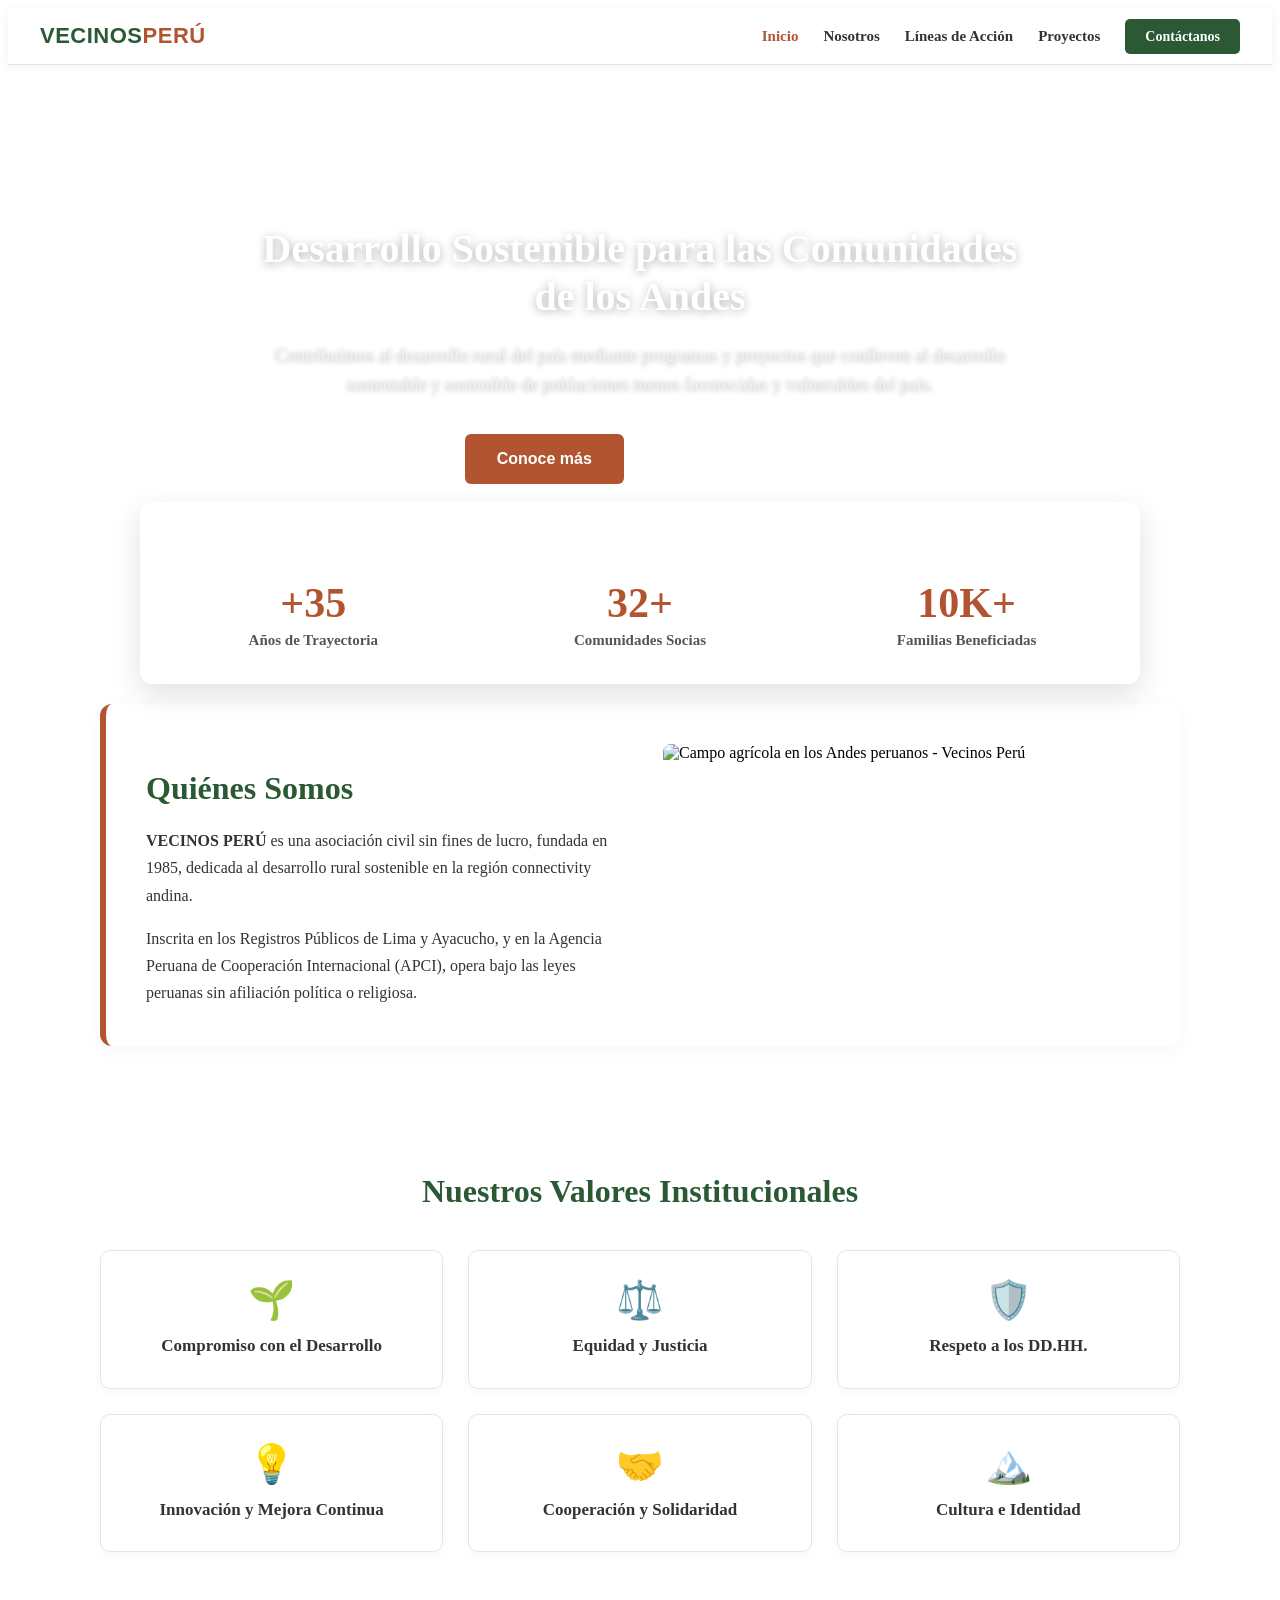
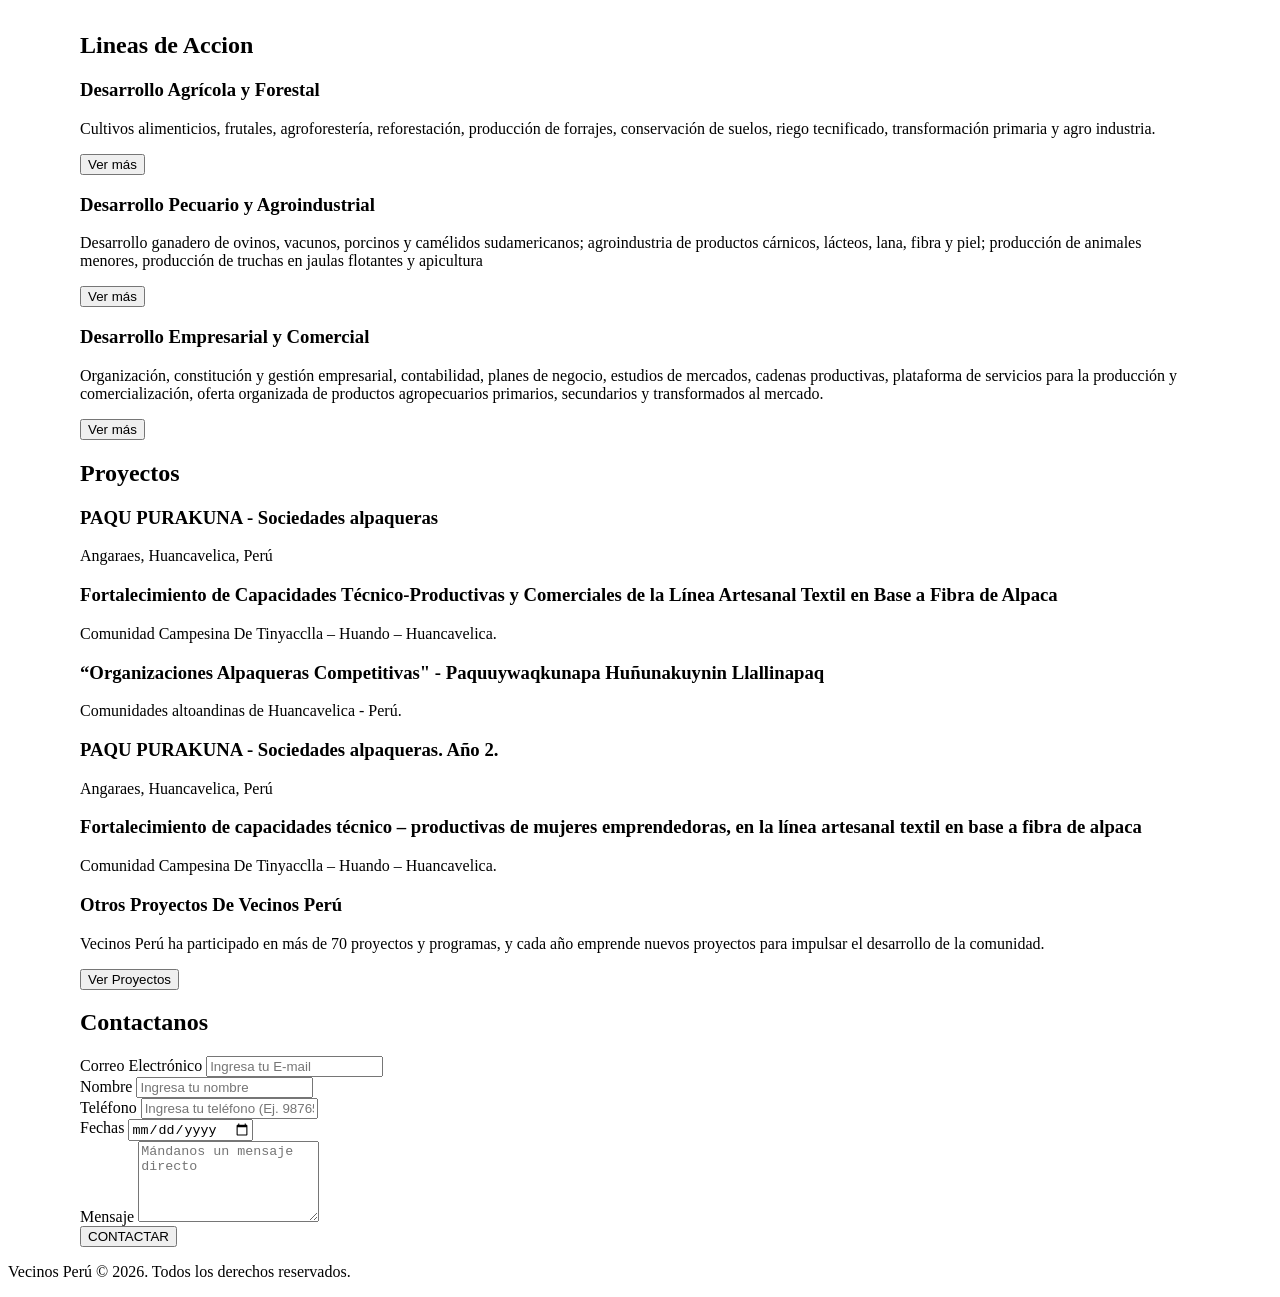
==== index.html @ 223a676c "MacTestCommit" ====
<!DOCTYPE html>
<html lang="es">
<head>
    <meta charset="UTF-8">
    <meta name="viewport" content="width=device-width, initial-scale=1.0">
    <link rel="stylesheet" href="style.css">
    <title>Vecinos Perú - Home</title>
</head>
<header class="header-principal">
    <nav class="nav-contenedor">
        <!-- Logo con resaltado en el nombre -->
        <a href="#" class="logo">VECINOS<span>PERÚ</span></a>
        
        <!-- Menú de navegación -->
        <ul class="menu-navegacion">
            <li><a href="#" class="enlace-nav activo">Inicio</a></li>
            <li><a href="#" class="enlace-nav">Nosotros</a></li>
            <li><a href="#" class="enlace-nav">Líneas de Acción</a></li>
            <li><a href="#" class="enlace-nav">Proyectos</a></li>
            <li><a href="#" class="btn-contacto">Contáctanos</a></li>
        </ul>
    </nav>
</header>
<body>
    <main>
        <section class="hero-section">
            <article class="hero-content">
                <h1>Desarrollo Sostenible para las Comunidades de los Andes</h1>
                <p>Contribuimos al desarrollo rural del país mediante programas y proyectos que conlleven al desarrollo sustentable y sostenible de poblaciones menos favorecidas y vulnerables del país.</p>
                <div class="hero-btns">
                    <button class="btn-principal">Conoce más</button>
                    <button class="btn-secundario">Nuestra Labor</button>
                </div>
            </article>
            <div class="container">
                <section class="stats">
                    <div class="stats-grid">
                        <div class="stat-item">
                            <h3>+35</h3>
                            <p>Años de Trayectoria</p>
                        </div>
                        <div class="stat-item">
                            <h3>32+</h3>
                            <p>Comunidades Socias</p>
                        </div>
                        <div class="stat-item">
                            <h3>10K+</h3>
                            <p>Familias Beneficiadas</p>
                        </div>
                    </div>
                </section>
            </div>
        </section>
        <section class="quienes-somos-seccion">
            <article class="quienes-somos-contenedor">
                <!-- Columna de Texto -->
                <div class="quienes-somos-texto">
                    <h2>Quiénes Somos</h2>
                    <p><strong>VECINOS PERÚ</strong> es una asociación civil sin fines de lucro, fundada en 1985, dedicada al desarrollo rural sostenible en la región connectivity andina.</p>
                    <p>Inscrita en los Registros Públicos de Lima y Ayacucho, y en la Agencia Peruana de Cooperación Internacional (APCI), opera bajo las leyes peruanas sin afiliación política o religiosa.</p>
                </div>
        
                <!-- Columna de Imagen -->
                <div class="quienes-somos-imagen">
                    <img src="https://www.peruforless.com/images/blog/fertile-green-lands-of-the-Sacred-Valley-in-Peru.jpg" alt="Campo agrícola en los Andes peruanos - Vecinos Perú">
                </div>
            </article>
        </section>
        <section class="valores-seccion">
            <div class="valores-encabezado">
                <h2>Nuestros Valores Institucionales</h2>
            </div>
        
            <div class="valores-grid">
                <!-- Caja 1 -->
                <article class="valor-caja">
                    <div class="valor-icono">🌱</div>
                    <h5>Compromiso con el Desarrollo</h5>
                </article>
        
                <!-- Caja 2 -->
                <article class="valor-caja">
                    <div class="valor-icono">⚖️</div>
                    <h5>Equidad y Justicia</h5>
                </article>
        
                <!-- Caja 3 -->
                <article class="valor-caja">
                    <div class="valor-icono">🛡️</div>
                    <h5>Respeto a los DD.HH.</h5>
                </article>
        
                <!-- Caja 4 -->
                <article class="valor-caja">
                    <div class="valor-icono">💡</div>
                    <h5>Innovación y Mejora Continua</h5>
                </article>
        
                <!-- Caja 5 -->
                <article class="valor-caja">
                    <div class="valor-icono">🤝</div>
                    <h5>Cooperación y Solidaridad</h5>
                </article>
        
                <!-- Caja 6 -->
                <article class="valor-caja">
                    <div class="valor-icono">🏔️</div>
                    <h5>Cultura e Identidad</h5>
                </article>
            </div>
        </section>
        <section>
            <h2>Lineas de Accion</h2>
            <div>
                <h3>Desarrollo Agrícola y Forestal</h3>
                <p>Cultivos alimenticios, frutales, agroforestería, reforestación, producción de forrajes, conservación de suelos, riego tecnificado, transformación primaria y agro industria. </p>
                <button>Ver más</button>
            </div>
            <div>
                <h3>Desarrollo Pecuario y Agroindustrial</h3>
                <p>Desarrollo ganadero de ovinos, vacunos, porcinos y camélidos sudamericanos; agroindustria de productos cárnicos, lácteos, lana, fibra y piel; producción de animales menores, producción de truchas en jaulas flotantes y apicultura</p>
                <button>Ver más</button>
            </div>
            <div>
                <h3>Desarrollo Empresarial y Comercial</h3>
                <p>Organización, constitución y gestión empresarial, contabilidad, planes de negocio, estudios de mercados, cadenas productivas, plataforma de servicios para la producción y comercialización, oferta organizada de productos agropecuarios primarios, secundarios y transformados al mercado.</p>
                <button>Ver más </button>
            </div>
        </section>
        <section>
            <h2>Proyectos</h2>
            <article>
                <h3>PAQU PURAKUNA - Sociedades alpaqueras</h3>
                <p>Angaraes, Huancavelica, Perú</p>
            </article>
            <article>
                <h3>Fortalecimiento de Capacidades Técnico-Productivas y Comerciales de la Línea Artesanal Textil en Base a Fibra de Alpaca</h3>
                <p>Comunidad Campesina De Tinyacclla – Huando – Huancavelica.</p>
            </article>
            <article>
                <h3>“Organizaciones Alpaqueras Competitivas" - Paquuywaqkunapa Huñunakuynin Llallinapaq</h3>
                <p>Comunidades altoandinas de Huancavelica - Perú.</p>
            </article>
            <article>
                <h3>PAQU PURAKUNA - Sociedades alpaqueras. Año 2.</h3>
                <p>Angaraes, Huancavelica, Perú</p>
            </article>
            <article>
                <h3>Fortalecimiento de capacidades técnico – productivas de mujeres emprendedoras, en la línea artesanal textil en base a fibra de alpaca</h3>
                <p>Comunidad Campesina De Tinyacclla – Huando – Huancavelica.</p>
            </article>
            <article>
                <h3>Otros Proyectos De Vecinos Perú</h3>
                <p>Vecinos Perú ha participado en más de 70 proyectos y programas, y cada año emprende nuevos proyectos para impulsar el desarrollo de la comunidad.</p>
            </article>
            <button>Ver Proyectos</button>
        </section>
        <section>
            <article>
                <h2>Contactanos</h2>
                <form action="#" method="POST">
                    <div>
                      <div>
                        <label for="email">Correo Electrónico</label>
                        <input type="email" id="email" name="email" placeholder="Ingresa tu E-mail" required>
                      </div>
                      <div>
                        <label for="nombre">Nombre</label>
                        <input type="text" id="nombre" name="nombre" placeholder="Ingresa tu nombre" required>
                      </div>
                    </div>
                    <div>
                      <div>
                        <label for="telefono">Teléfono</label>
                        <input type="tel" id="telefono" name="telefono" placeholder="Ingresa tu teléfono (Ej. 987654321)">
                      </div>
                      <div>
                        <label for="fecha">Fechas</label>
                        <input type="date" id="fecha" name="fecha" placeholder="Ingresa la fecha">
                      </div>
                    </div>
                    <div>
                      <label for="mensaje">Mensaje</label>
                      <textarea id="mensaje" name="mensaje" rows="5" placeholder="Mándanos un mensaje directo"></textarea>
                    </div>
                    <div>
                      <button type="submit">CONTACTAR</button>
                    </div>
                  </form>
            </article>
        </section>
    </main>
    <footer>
        <p>Vecinos Perú © 2026. Todos los derechos rese​rvados.</p>
    </footer>
</body>
</html>
---- style.css ----
/* =========================================================
   VARIABLES GLOBALES (Nombres sencillos en español)
   ========================================================= */
   :root {
    --color-principal: #2a5934;       /* Verde para naturaleza y campo */
    --color-secundario: #b35431;      /* Terracota para la tierra y botones */
    --color-secundario-hover: #8f3f22;/* Terracota más oscuro para el hover */
    --color-fondo: #faf8f5;           /* Color crema/arena suave de fondo */
    --color-blanco: #ffffff;
    --color-texto: #333333;          /* Texto gris oscuro fácil de leer */
    --color-gris-claro: #e5e5e5;      /* Para bordes de inputs y tarjetas */
    --color-negro: #111111;
    
    --fuente-titulos: 'Montserrat', sans-serif;
    --fuente-texto: 'Open Sans', sans-serif;
    --tiempo-animacion: 0.3s;         /* Transición suave para los efectos */
  }
  
/* =========================================================
   HEADER Y NAVEGACIÓN
   ========================================================= */
   main {
    width: 100%;
    max-width: 1200px; /* Limite máximo para monitores grandes */
    margin: 0 auto;    /* Centra el contenido en pantallas anchas */
    padding-left: 40px;
    padding-right: 40px;
    box-sizing: border-box;
  }
   
   .header-principal {
    background-color: var(--color-blanco, #ffffff);
    border-bottom: 1px solid var(--color-gris-claro, #e5e5e5);
    position: sticky;
    top: 0;
    z-index: 1000;
    box-shadow: 0 2px 10px rgba(0, 0, 0, 0.05);
  }
  
  .nav-contenedor {
    max-width: 1200px;
    margin: 0 auto;
    padding: 15px 20px;
    display: flex;
    justify-content: space-between;
    align-items: center;
  }
  
  /* Estilos del Logo */
  .logo {
    font-family: var(--fuente-titulos, 'Arial', sans-serif);
    font-size: 22px;
    font-weight: 800;
    color: var(--color-principal, #2a5934);
    text-decoration: none;
    letter-spacing: 0.5px;
  }
  
  .logo span {
    color: var(--color-secundario, #b35431);
  }
  
  /* Lista de navegación */
  .menu-navegacion {
    list-style: none;
    display: flex;
    align-items: center;
    gap: 25px;
    margin: 0;
    padding: 0;
  }
  
  /* Enlaces del menú */
  .enlace-nav {
    text-decoration: none;
    color: var(--color-texto, #333333);
    font-weight: 600;
    font-size: 15px;
    transition: color 0.3s ease;
  }
  
  /* Efectos hover y active */
  .enlace-nav:hover,
  .enlace-nav.activo {
    color: var(--color-secundario, #b35431);
  }
  
  .enlace-nav:active {
    color: var(--color-principal, #2a5934);
  }
  
  /* Botón de acción rápido (Contáctanos) */
  .btn-contacto {
    text-decoration: none;
    background-color: var(--color-principal, #2a5934);
    color: #ffffff;
    padding: 10px 20px;
    border-radius: 5px;
    font-weight: bold;
    font-size: 14px;
    transition: background-color 0.3s ease, transform 0.3s ease;
  }
  
  .btn-contacto:hover {
    background-color: var(--color-secundario, #b35431);
    transform: translateY(-2px);
  }
  
  .btn-contacto:active {
    transform: translateY(0);
  }


/* =========================================================
   CONTENEDOR PRINCIPAL DEL HERO (Banner con imagen de fondo)
   ========================================================= */
   .hero-section {
    position: relative;
    /* Gradiente verde/terracota con opacidad sobre imagen de fondo */
    background: url('https://www.llamatravel.com/images/People_of_the_Andes.jpg') no-repeat center center/cover;
    padding: 120px 20px 140px 20px; /* Padding inferior amplio para dar espacio a las métricas */
    text-align: center;
    color: var(--color-blanco, #ffffff);
    margin-left: -20px;
    margin-right: -20px;
  }
  
  /* Texto y contenido del Hero */
  .hero-content {
    max-width: 800px;
    margin: 0 auto;
  }
  
  .hero-content h1 {
    font-size: 40px;
    font-weight: 800;
    color: #ffffff;
    line-height: 1.2;
    margin-bottom: 20px;
    text-shadow: 0 2px 10px rgba(0, 0, 0, 0.3);
  }
  
  .hero-content p {
    font-size: 18px;
    color: #f0f0f0;
    margin-bottom: 35px;
    line-height: 1.6;
    text-shadow: 0 1px 5px rgba(0, 0, 0, 0.3);
  }
  
  /* Botones del Hero */
  .hero-btns {
    display: flex;
    justify-content: center;
    gap: 15px;
  }
  
  .btn-principal {
    background-color: var(--color-secundario, #b35431);
    color: #ffffff;
    border: none;
    padding: 14px 32px;
    font-size: 16px;
    font-weight: bold;
    border-radius: 6px;
    cursor: pointer;
    transition: background-color 0.3s ease, transform 0.3s ease;
  }
  
  .btn-principal:hover {
    background-color: #8f3f22;
    transform: translateY(-2px);
  }
  
  .btn-secundario {
    background-color: transparent;
    color: #ffffff;
    border: 2px solid #ffffff;
    padding: 14px 32px;
    font-size: 16px;
    font-weight: bold;
    border-radius: 6px;
    cursor: pointer;
    transition: background-color 0.3s ease, color 0.3s ease, transform 0.3s ease;
  }
  
  .btn-secundario:hover {
    background-color: #ffffff;
    color: #333333;
    transform: translateY(-2px);
  }
  
  /* =========================================================
     CAJA DE ESTADÍSTICAS SUPERPUESTA (Efecto flotante)
     ========================================================= */
  .hero-section .container {
    max-width: 1000px;
    margin: 0 auto;
    position: absolute;
    left: 0;
    right: 0;
    bottom: -60px; /* Margen negativo para montar la tarjeta sobre el borde inferior */
    padding: 0 20px;
  }
  
  .stats {
    background-color: #ffffff;
    border-radius: 12px;
    padding: 35px 20px;
    box-shadow: 0 10px 30px rgba(0, 0, 0, 0.12); /* Sombra suave para dar elevación 3D */
  }
  
  .stats-grid {
    display: grid;
    grid-template-columns: repeat(3, 1fr);
    gap: 20px;
    align-items: center;
  }
  
  .stat-item {
    text-align: center;
  }
  
  .stat-item h3 {
    font-size: 42px;
    font-weight: 800;
    color: var(--color-secundario, #b35431);
    margin-bottom: 5px;
  }
  
  .stat-item p {
    font-size: 15px;
    font-weight: 600;
    color: #555555;
    margin: 0;
    text-shadow: none; /* Desactiva la sombra de texto heredada del hero */
  }
  
  /* =========================================================
     RESPONSIVO (Móviles y Tablets)
     ========================================================= */
  @media (max-width: 768px) {
    .hero-section {
      padding: 80px 20px 180px 20px;
    }
  
    .hero-content h1 {
      font-size: 28px;
    }
  
    .hero-content p {
      font-size: 15px;
    }
  
    .hero-btns {
      flex-direction: column;
      align-items: center;
    }
  
    .btn-principal, .btn-secundario {
      width: 100%;
      max-width: 280px;
    }
  
    /* Ajuste para que la tarjeta en móviles no colapse */
    .hero-section .container {
      bottom: -110px;
    }
  
    .stats-grid {
      grid-template-columns: 1fr; /* Pasa de 3 columnas a 1 columna vertical */
      gap: 25px;
    }
  
    .stat-item h3 {
      font-size: 32px;
    }
  }

/* =========================================================
   SECCIÓN: QUIÉNES SOMOS
   ========================================================= */

  .quienes-somos-seccion {
    padding: 80px 20px 40px 20px; /* Margen superior amplio para compensar la caja de métricas */
    max-width: 1200px;
    margin: 0 auto;
  }
  
  .quienes-somos-contenedor {
    background-color: var(--color-blanco, #ffffff);
    border-radius: 12px;
    padding: 40px;
    display: grid;
    grid-template-columns: 1fr 1fr; /* 2 columnas de igual tamaño */
    gap: 40px;
    align-items: center;
    box-shadow: 0 4px 20px rgba(0, 0, 0, 0.04);
    border-left: 6px solid var(--color-secundario, #b35431); /* Detalle de color en el borde */
  }
  
  /* Estilos del contenido de texto */
  .quienes-somos-texto h2 {
    font-size: 32px;
    color: var(--color-principal, #2a5934);
    margin-bottom: 20px;
    position: relative;
  }
  
  .quienes-somos-texto p {
    font-size: 16px;
    color: var(--color-texto, #333333);
    line-height: 1.7;
    margin-bottom: 15px;
  }
  
  .quienes-somos-texto p:last-child {
    margin-bottom: 0;
  }
  
  /* Estilos de la imagen */
  .quienes-somos-imagen {
    width: 100%;
    height: 100%;
    max-height: 320px;
    overflow: hidden;
    border-radius: 8px;
  }
  
  .quienes-somos-imagen img {
    width: 100%;
    height: 100%;
    object-fit: cover; /* Asegura que la imagen llene el contenedor sin deformarse */
    transition: transform 0.4s ease;
  }
  
  /* Animación sutil en la imagen al pasar el cursor */
  .quienes-somos-contenedor:hover .quienes-somos-imagen img {
    transform: scale(1.03);
  }

  /* =========================================================
   RESPONSIVO (Móviles)
   ========================================================= */
@media (max-width: 768px) {
    .quienes-somos-contenedor {
      grid-template-columns: 1fr; /* En móviles pasa a 1 sola columna */
      padding: 25px;
      gap: 25px;
    }
  
    .quienes-somos-texto h2 {
      font-size: 26px;
    }
  
    .quienes-somos-imagen {
      max-height: 220px;
    }
  }

  /* =========================================================
   SECCIÓN: VALORES INSTITUCIONALES (GRID 3x2)
   ========================================================= */
.valores-seccion {
    max-width: 1200px;
    margin: 0 auto;
    padding: 60px 20px;
  }
  
  .valores-encabezado {
    text-align: center;
    margin-bottom: 40px;
  }
  
  .valores-encabezado h2 {
    font-size: 32px;
    color: var(--color-principal, #2a5934);
  }
  
  /* Grilla principal de 3 columnas */
  .valores-grid {
    display: grid;
    grid-template-columns: repeat(3, 1fr); /* Crea exactamente 3 columnas iguales */
    gap: 25px; /* Espacio entre las cajas */
  }
  
  /* Tarjetas individuales de valores */
  .valor-caja {
    background-color: var(--color-blanco, #ffffff);
    border: 1px solid var(--color-gris-claro, #e5e5e5);
    border-radius: 10px;
    padding: 30px 20px;
    text-align: center;
    box-shadow: 0 4px 12px rgba(0, 0, 0, 0.03);
    transition: transform 0.3s ease, box-shadow 0.3s ease, border-color 0.3s ease;
    cursor: pointer;
    display: flex;
    flex-direction: column;
    align-items: center;
    justify-content: center;
  }
  
  /* Ícono o imagen representativa */
  .valor-icono {
    font-size: 38px;
    margin-bottom: 15px;
    line-height: 1;
  }
  
  .valor-caja h5 {
    font-size: 17px;
    font-weight: 700;
    color: var(--color-texto, #333333);
    margin: 0;
    line-height: 1.4;
  }
  
  /* =========================================================
     EFECTOS E INTERACCIONES (:hover y :active)
     ========================================================= */
  
  /* Al pasar el cursor: la tarjeta flota y se ilumina el borde */
  .valor-caja:hover {
    transform: translateY(-6px);
    box-shadow: 0 10px 20px rgba(0, 0, 0, 0.08);
    border-color: var(--color-secundario, #b35431);
  }
  
  .valor-caja:hover h5 {
    color: var(--color-secundario, #b35431);
  }
  
  /* Al presionar o hacer clic */
  .valor-caja:active {
    transform: translateY(-2px);
  }
  
  /* =========================================================
     RESPONSIVO (Tablets y Celulares)
     ========================================================= */
  @media (max-width: 900px) {
    .valores-grid {
      grid-template-columns: repeat(2, 1fr); /* 2 columnas en tablets */
    }
  }
  
  @media (max-width: 600px) {
    .valores-grid {
      grid-template-columns: 1fr; /* 1 sola columna vertical en celulares */
    }
    
    .valor-caja {
      padding: 20px;
    }
  }
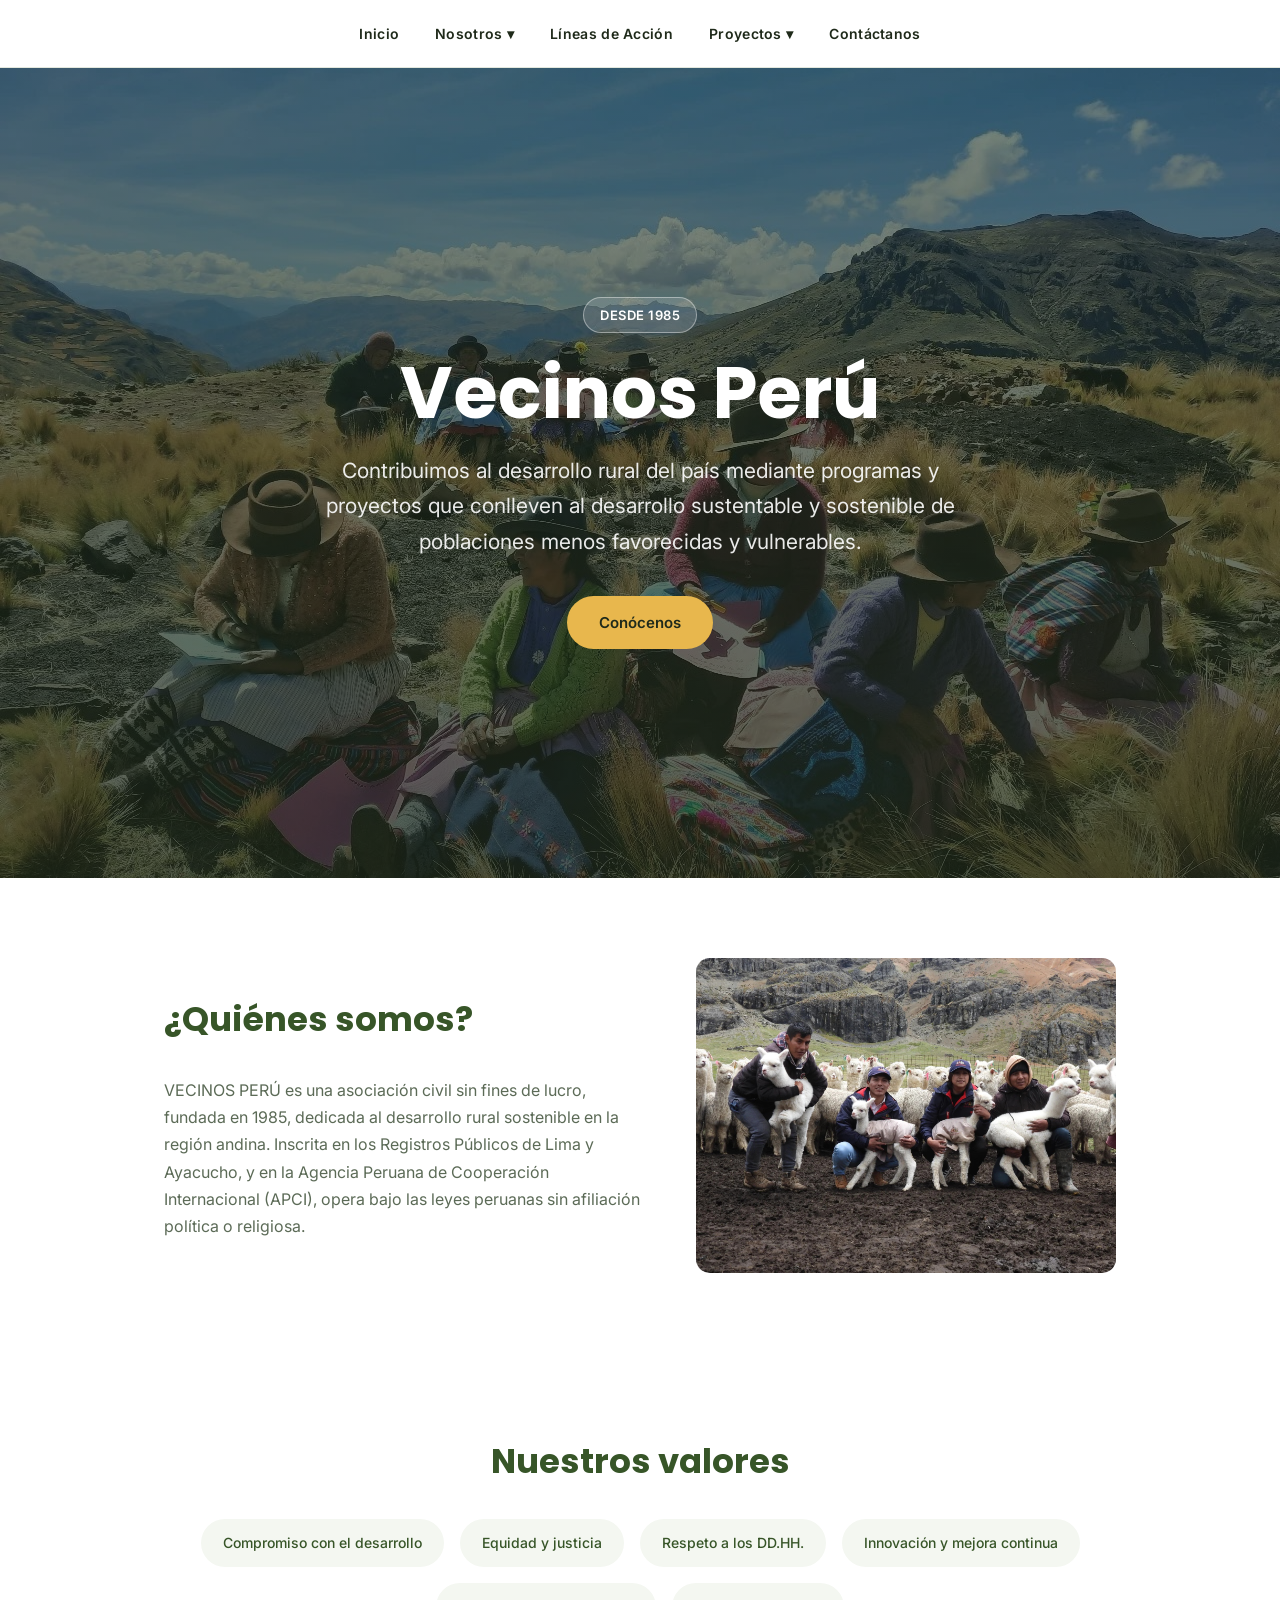
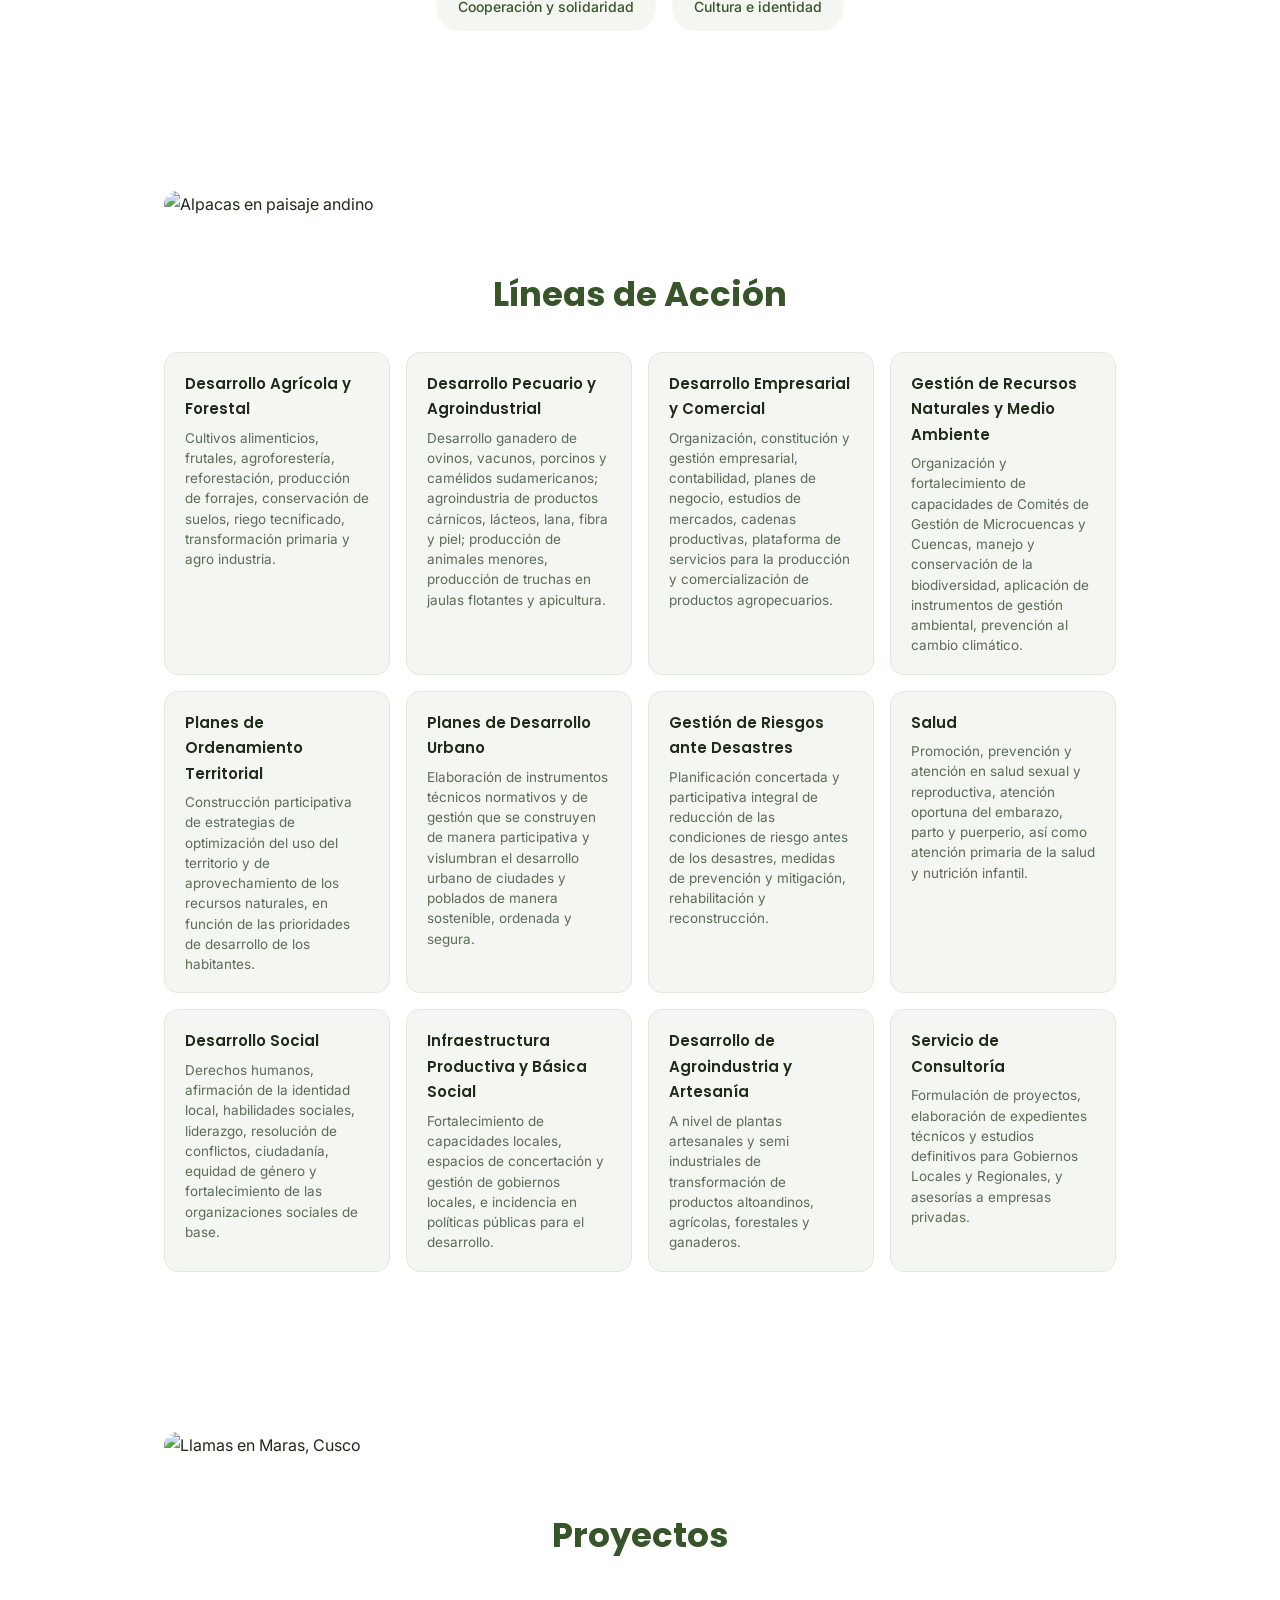
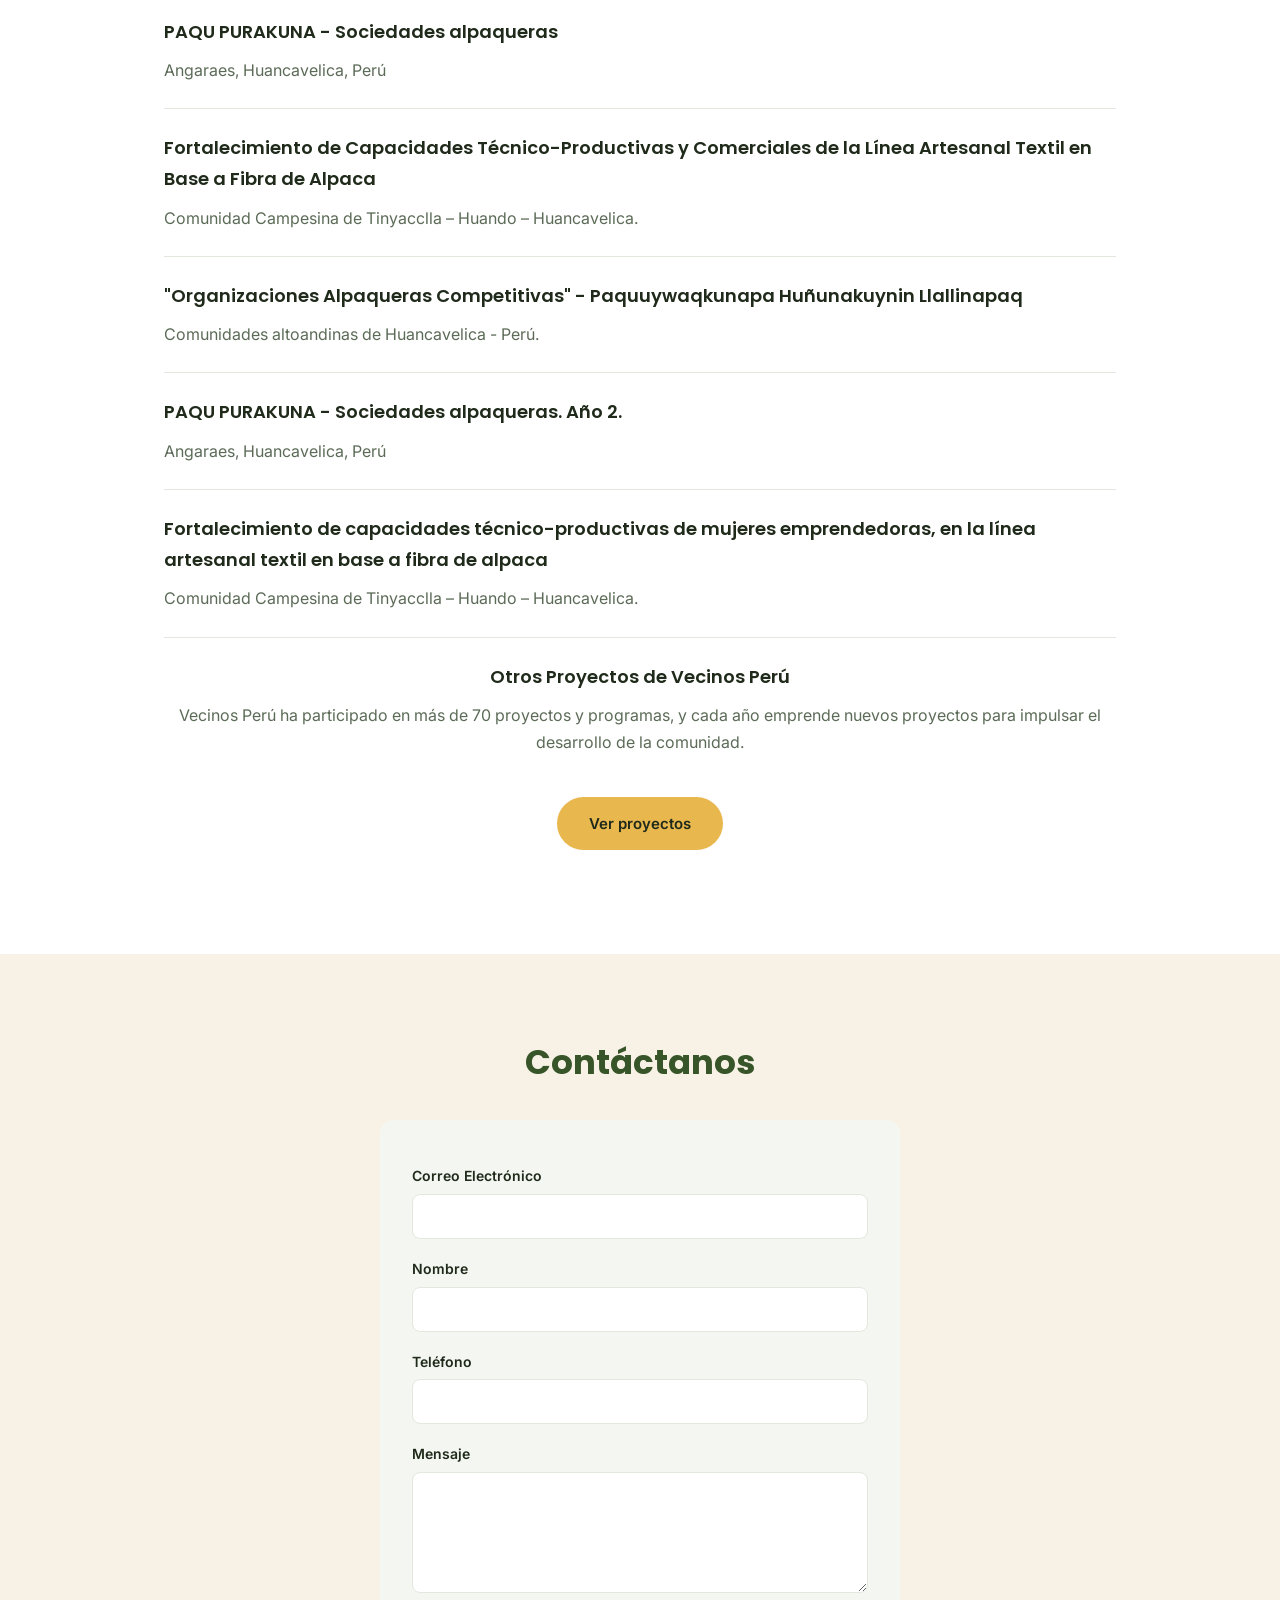
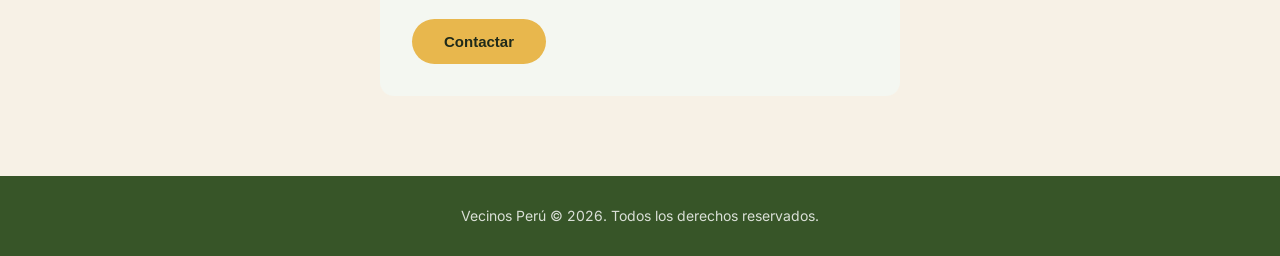
==== commit 9cc4089c: "test01" ====
--- a/index.html
+++ b/index.html
@@ -3,195 +3,200 @@
 <head>
     <meta charset="UTF-8">
     <meta name="viewport" content="width=device-width, initial-scale=1.0">
-    <link rel="stylesheet" href="style.css">
-    <title>Vecinos Perú - Home</title>
+    <title>Vecinos Perú - Inicio</title>
+    <link rel="stylesheet" href="src/style/main.css">
 </head>
-<header class="header-principal">
-    <nav class="nav-contenedor">
-        <!-- Logo con resaltado en el nombre -->
-        <a href="#" class="logo">VECINOS<span>PERÚ</span></a>
-        
-        <!-- Menú de navegación -->
-        <ul class="menu-navegacion">
-            <li><a href="#" class="enlace-nav activo">Inicio</a></li>
-            <li><a href="#" class="enlace-nav">Nosotros</a></li>
-            <li><a href="#" class="enlace-nav">Líneas de Acción</a></li>
-            <li><a href="#" class="enlace-nav">Proyectos</a></li>
-            <li><a href="#" class="btn-contacto">Contáctanos</a></li>
+<header>
+    <nav>
+        <ul>
+            <li><a href="index.html">Inicio</a></li>
+            <li class="li-submenu">
+                <a href="src/pages/nosotros.html">Nosotros ▾</a>
+                <ul class="submenu">
+                    <li><a href="src/pages/nosotros.html#quienes-somos">Quiénes somos</a></li>
+                    <li><a href="src/pages/nosotros.html#vision">Visión</a></li>
+                    <li><a href="src/pages/nosotros.html#mision">Misión</a></li>
+                    <li><a href="src/pages/nosotros.html#fines-objetivos">Fines y Objetivos</a></li>
+                </ul>
+            </li>
+            <li><a href="src/pages/lineas-accion.html">Líneas de Acción</a></li>
+            <li class="li-submenu">
+                <a href="src/pages/proyectos.html">Proyectos ▾</a>
+                <ul class="submenu">
+                    <li><a href="src/pages/proyectos.html#vigentes">Proyectos Vigentes</a></li>
+                    <li><a href="src/pages/proyectos.html#cooperantes">Cooperantes</a></li>
+                    <li><a href="src/pages/proyectos.html#concluidos">Proyectos Concluidos</a></li>
+                </ul>
+            </li>
+            <li><a href="#contacto">Contáctanos</a></li>
         </ul>
     </nav>
 </header>
 <body>
     <main>
-        <section class="hero-section">
-            <article class="hero-content">
-                <h1>Desarrollo Sostenible para las Comunidades de los Andes</h1>
-                <p>Contribuimos al desarrollo rural del país mediante programas y proyectos que conlleven al desarrollo sustentable y sostenible de poblaciones menos favorecidas y vulnerables del país.</p>
-                <div class="hero-btns">
-                    <button class="btn-principal">Conoce más</button>
-                    <button class="btn-secundario">Nuestra Labor</button>
-                </div>
-            </article>
-            <div class="container">
-                <section class="stats">
-                    <div class="stats-grid">
-                        <div class="stat-item">
-                            <h3>+35</h3>
-                            <p>Años de Trayectoria</p>
-                        </div>
-                        <div class="stat-item">
-                            <h3>32+</h3>
-                            <p>Comunidades Socias</p>
-                        </div>
-                        <div class="stat-item">
-                            <h3>10K+</h3>
-                            <p>Familias Beneficiadas</p>
-                        </div>
-                    </div>
-                </section>
-            </div>
-        </section>
-        <section class="quienes-somos-seccion">
-            <article class="quienes-somos-contenedor">
-                <!-- Columna de Texto -->
-                <div class="quienes-somos-texto">
-                    <h2>Quiénes Somos</h2>
-                    <p><strong>VECINOS PERÚ</strong> es una asociación civil sin fines de lucro, fundada en 1985, dedicada al desarrollo rural sostenible en la región connectivity andina.</p>
-                    <p>Inscrita en los Registros Públicos de Lima y Ayacucho, y en la Agencia Peruana de Cooperación Internacional (APCI), opera bajo las leyes peruanas sin afiliación política o religiosa.</p>
-                </div>
-        
-                <!-- Columna de Imagen -->
-                <div class="quienes-somos-imagen">
-                    <img src="https://www.peruforless.com/images/blog/fertile-green-lands-of-the-Sacred-Valley-in-Peru.jpg" alt="Campo agrícola en los Andes peruanos - Vecinos Perú">
-                </div>
-            </article>
-        </section>
-        <section class="valores-seccion">
-            <div class="valores-encabezado">
-                <h2>Nuestros Valores Institucionales</h2>
-            </div>
-        
-            <div class="valores-grid">
-                <!-- Caja 1 -->
-                <article class="valor-caja">
-                    <div class="valor-icono">🌱</div>
-                    <h5>Compromiso con el Desarrollo</h5>
-                </article>
-        
-                <!-- Caja 2 -->
-                <article class="valor-caja">
-                    <div class="valor-icono">⚖️</div>
-                    <h5>Equidad y Justicia</h5>
-                </article>
-        
-                <!-- Caja 3 -->
-                <article class="valor-caja">
-                    <div class="valor-icono">🛡️</div>
-                    <h5>Respeto a los DD.HH.</h5>
-                </article>
-        
-                <!-- Caja 4 -->
-                <article class="valor-caja">
-                    <div class="valor-icono">💡</div>
-                    <h5>Innovación y Mejora Continua</h5>
-                </article>
-        
-                <!-- Caja 5 -->
-                <article class="valor-caja">
-                    <div class="valor-icono">🤝</div>
-                    <h5>Cooperación y Solidaridad</h5>
-                </article>
-        
-                <!-- Caja 6 -->
-                <article class="valor-caja">
-                    <div class="valor-icono">🏔️</div>
-                    <h5>Cultura e Identidad</h5>
-                </article>
-            </div>
-        </section>
-        <section>
-            <h2>Lineas de Accion</h2>
-            <div>
-                <h3>Desarrollo Agrícola y Forestal</h3>
-                <p>Cultivos alimenticios, frutales, agroforestería, reforestación, producción de forrajes, conservación de suelos, riego tecnificado, transformación primaria y agro industria. </p>
-                <button>Ver más</button>
-            </div>
-            <div>
-                <h3>Desarrollo Pecuario y Agroindustrial</h3>
-                <p>Desarrollo ganadero de ovinos, vacunos, porcinos y camélidos sudamericanos; agroindustria de productos cárnicos, lácteos, lana, fibra y piel; producción de animales menores, producción de truchas en jaulas flotantes y apicultura</p>
-                <button>Ver más</button>
-            </div>
-            <div>
-                <h3>Desarrollo Empresarial y Comercial</h3>
-                <p>Organización, constitución y gestión empresarial, contabilidad, planes de negocio, estudios de mercados, cadenas productivas, plataforma de servicios para la producción y comercialización, oferta organizada de productos agropecuarios primarios, secundarios y transformados al mercado.</p>
-                <button>Ver más </button>
-            </div>
-        </section>
-        <section>
-            <h2>Proyectos</h2>
-            <article>
-                <h3>PAQU PURAKUNA - Sociedades alpaqueras</h3>
-                <p>Angaraes, Huancavelica, Perú</p>
-            </article>
-            <article>
-                <h3>Fortalecimiento de Capacidades Técnico-Productivas y Comerciales de la Línea Artesanal Textil en Base a Fibra de Alpaca</h3>
-                <p>Comunidad Campesina De Tinyacclla – Huando – Huancavelica.</p>
-            </article>
-            <article>
-                <h3>“Organizaciones Alpaqueras Competitivas" - Paquuywaqkunapa Huñunakuynin Llallinapaq</h3>
-                <p>Comunidades altoandinas de Huancavelica - Perú.</p>
-            </article>
-            <article>
-                <h3>PAQU PURAKUNA - Sociedades alpaqueras. Año 2.</h3>
-                <p>Angaraes, Huancavelica, Perú</p>
-            </article>
-            <article>
-                <h3>Fortalecimiento de capacidades técnico – productivas de mujeres emprendedoras, en la línea artesanal textil en base a fibra de alpaca</h3>
-                <p>Comunidad Campesina De Tinyacclla – Huando – Huancavelica.</p>
-            </article>
-            <article>
-                <h3>Otros Proyectos De Vecinos Perú</h3>
-                <p>Vecinos Perú ha participado en más de 70 proyectos y programas, y cada año emprende nuevos proyectos para impulsar el desarrollo de la comunidad.</p>
-            </article>
-            <button>Ver Proyectos</button>
-        </section>
-        <section>
-            <article>
-                <h2>Contactanos</h2>
-                <form action="#" method="POST">
-                    <div>
-                      <div>
-                        <label for="email">Correo Electrónico</label>
-                        <input type="email" id="email" name="email" placeholder="Ingresa tu E-mail" required>
-                      </div>
-                      <div>
-                        <label for="nombre">Nombre</label>
-                        <input type="text" id="nombre" name="nombre" placeholder="Ingresa tu nombre" required>
-                      </div>
-                    </div>
-                    <div>
-                      <div>
-                        <label for="telefono">Teléfono</label>
-                        <input type="tel" id="telefono" name="telefono" placeholder="Ingresa tu teléfono (Ej. 987654321)">
-                      </div>
-                      <div>
-                        <label for="fecha">Fechas</label>
-                        <input type="date" id="fecha" name="fecha" placeholder="Ingresa la fecha">
-                      </div>
-                    </div>
-                    <div>
-                      <label for="mensaje">Mensaje</label>
-                      <textarea id="mensaje" name="mensaje" rows="5" placeholder="Mándanos un mensaje directo"></textarea>
-                    </div>
-                    <div>
-                      <button type="submit">CONTACTAR</button>
-                    </div>
-                  </form>
+        <section class="hero">
+            <img class="hero-img" src="src/assets/media/imgs/imgi_15_ImagendeWhatsApp2024-04-18alas18.36.29_a58e46ff.jpg" alt="Alpacas pastando en los Andes peruanos">
+            <div class="hero-overlay"></div>
+            <article class="hero-contenido">
+                <span class="etiqueta">Desde 1985</span>
+                <h1>Vecinos Perú</h1>
+                <p>Contribuimos al desarrollo rural del país mediante programas y proyectos que conlleven al desarrollo sustentable y sostenible de poblaciones menos favorecidas y vulnerables.</p>
+                <a class="boton" href="#quienes-somos">Conócenos</a>
+            </article>
+        </section>
+
+        <section id="quienes-somos" class="dos-columnas">
+            <article>
+                <h2>¿Quiénes somos?</h2>
+                <p>VECINOS PERÚ es una asociación civil sin fines de lucro, fundada en 1985, dedicada al desarrollo rural sostenible en la región andina. Inscrita en los Registros Públicos de Lima y Ayacucho, y en la Agencia Peruana de Cooperación Internacional (APCI), opera bajo las leyes peruanas sin afiliación política o religiosa.</p>
+            </article>
+            <img class="imagen-seccion" src="src/assets/media/imgs/imgi_16_ImagendeWhatsApp2024-04-30alas11.26.16_321aace5.jpg" alt="Alpacas pastando en Chivay, Arequipa">
+        </section>
+
+        <section id="valores">
+            <article>
+                <h2>Nuestros valores</h2>
+                <ul class="lista-valores">
+                    <li>Compromiso con el desarrollo</li>
+                    <li>Equidad y justicia</li>
+                    <li>Respeto a los DD.HH.</li>
+                    <li>Innovación y mejora continua</li>
+                    <li>Cooperación y solidaridad</li>
+                    <li>Cultura e identidad</li>
+                </ul>
+            </article>
+        </section>
+
+        <section id="lineas-accion">
+            <img class="imagen-ancha" src="https://images.pexels.com/photos/38295258/pexels-photo-38295258.jpeg?auto=compress&cs=tinysrgb&w=1600" alt="Alpacas en paisaje andino">
+            <article>
+                <h2>Líneas de Acción</h2>
+
+                <div class="grid-tarjetas">
+                <div class="tarjeta">
+                    <h3>Desarrollo Agrícola y Forestal</h3>
+                    <p>Cultivos alimenticios, frutales, agroforestería, reforestación, producción de forrajes, conservación de suelos, riego tecnificado, transformación primaria y agro industria.</p>
+                </div>
+
+                <div class="tarjeta">
+                    <h3>Desarrollo Pecuario y Agroindustrial</h3>
+                    <p>Desarrollo ganadero de ovinos, vacunos, porcinos y camélidos sudamericanos; agroindustria de productos cárnicos, lácteos, lana, fibra y piel; producción de animales menores, producción de truchas en jaulas flotantes y apicultura.</p>
+                </div>
+
+                <div class="tarjeta">
+                    <h3>Desarrollo Empresarial y Comercial</h3>
+                    <p>Organización, constitución y gestión empresarial, contabilidad, planes de negocio, estudios de mercados, cadenas productivas, plataforma de servicios para la producción y comercialización de productos agropecuarios.</p>
+                </div>
+
+                <div class="tarjeta">
+                    <h3>Gestión de Recursos Naturales y Medio Ambiente</h3>
+                    <p>Organización y fortalecimiento de capacidades de Comités de Gestión de Microcuencas y Cuencas, manejo y conservación de la biodiversidad, aplicación de instrumentos de gestión ambiental, prevención al cambio climático.</p>
+                </div>
+
+                <div class="tarjeta">
+                    <h3>Planes de Ordenamiento Territorial</h3>
+                    <p>Construcción participativa de estrategias de optimización del uso del territorio y de aprovechamiento de los recursos naturales, en función de las prioridades de desarrollo de los habitantes.</p>
+                </div>
+
+                <div class="tarjeta">
+                    <h3>Planes de Desarrollo Urbano</h3>
+                    <p>Elaboración de instrumentos técnicos normativos y de gestión que se construyen de manera participativa y vislumbran el desarrollo urbano de ciudades y poblados de manera sostenible, ordenada y segura.</p>
+                </div>
+
+                <div class="tarjeta">
+                    <h3>Gestión de Riesgos ante Desastres</h3>
+                    <p>Planificación concertada y participativa integral de reducción de las condiciones de riesgo antes de los desastres, medidas de prevención y mitigación, rehabilitación y reconstrucción.</p>
+                </div>
+
+                <div class="tarjeta">
+                    <h3>Salud</h3>
+                    <p>Promoción, prevención y atención en salud sexual y reproductiva, atención oportuna del embarazo, parto y puerperio, así como atención primaria de la salud y nutrición infantil.</p>
+                </div>
+
+                <div class="tarjeta">
+                    <h3>Desarrollo Social</h3>
+                    <p>Derechos humanos, afirmación de la identidad local, habilidades sociales, liderazgo, resolución de conflictos, ciudadanía, equidad de género y fortalecimiento de las organizaciones sociales de base.</p>
+                </div>
+
+                <div class="tarjeta">
+                    <h3>Infraestructura Productiva y Básica Social</h3>
+                    <p>Fortalecimiento de capacidades locales, espacios de concertación y gestión de gobiernos locales, e incidencia en políticas públicas para el desarrollo.</p>
+                </div>
+
+                <div class="tarjeta">
+                    <h3>Desarrollo de Agroindustria y Artesanía</h3>
+                    <p>A nivel de plantas artesanales y semi industriales de transformación de productos altoandinos, agrícolas, forestales y ganaderos.</p>
+                </div>
+
+                <div class="tarjeta">
+                    <h3>Servicio de Consultoría</h3>
+                    <p>Formulación de proyectos, elaboración de expedientes técnicos y estudios definitivos para Gobiernos Locales y Regionales, y asesorías a empresas privadas.</p>
+                </div>
+                </div>
+            </article>
+        </section>
+
+        <section id="proyectos">
+            <img class="imagen-ancha" src="https://images.pexels.com/photos/26795388/pexels-photo-26795388.jpeg?auto=compress&cs=tinysrgb&w=1600" alt="Llamas en Maras, Cusco">
+            <article>
+                <h2>Proyectos</h2>
+
+                <div class="proyecto">
+                    <h3>PAQU PURAKUNA - Sociedades alpaqueras</h3>
+                    <p>Angaraes, Huancavelica, Perú</p>
+                </div>
+
+                <div class="proyecto">
+                    <h3>Fortalecimiento de Capacidades Técnico-Productivas y Comerciales de la Línea Artesanal Textil en Base a Fibra de Alpaca</h3>
+                    <p>Comunidad Campesina de Tinyacclla – Huando – Huancavelica.</p>
+                </div>
+
+                <div class="proyecto">
+                    <h3>"Organizaciones Alpaqueras Competitivas" - Paquuywaqkunapa Huñunakuynin Llallinapaq</h3>
+                    <p>Comunidades altoandinas de Huancavelica - Perú.</p>
+                </div>
+
+                <div class="proyecto">
+                    <h3>PAQU PURAKUNA - Sociedades alpaqueras. Año 2.</h3>
+                    <p>Angaraes, Huancavelica, Perú</p>
+                </div>
+
+                <div class="proyecto">
+                    <h3>Fortalecimiento de capacidades técnico-productivas de mujeres emprendedoras, en la línea artesanal textil en base a fibra de alpaca</h3>
+                    <p>Comunidad Campesina de Tinyacclla – Huando – Huancavelica.</p>
+                </div>
+
+                <div class="proyecto proyecto-final">
+                    <h3>Otros Proyectos de Vecinos Perú</h3>
+                    <p>Vecinos Perú ha participado en más de 70 proyectos y programas, y cada año emprende nuevos proyectos para impulsar el desarrollo de la comunidad.</p>
+                    <a class="boton boton-ver-proyectos" href="#proyectos">Ver proyectos</a>
+                </div>
+            </article>
+        </section>
+
+        <section id="contacto">
+            <article>
+                <h2>Contáctanos</h2>
+                <form>
+                    <label for="correo">Correo Electrónico</label>
+                    <input type="email" id="correo" name="correo">
+
+                    <label for="nombre">Nombre</label>
+                    <input type="text" id="nombre" name="nombre">
+
+                    <label for="telefono">Teléfono</label>
+                    <input type="tel" id="telefono" name="telefono">
+
+                    <label for="mensaje">Mensaje</label>
+                    <textarea id="mensaje" name="mensaje" rows="5"></textarea>
+
+                    <button type="submit" class="boton">Contactar</button>
+                </form>
             </article>
         </section>
     </main>
     <footer>
-        <p>Vecinos Perú © 2026. Todos los derechos rese​rvados.</p>
+        <p>Vecinos Perú © 2026. Todos los derechos reservados.</p>
     </footer>
 </body>
 </html>
--- a/src/style/main.css
+++ b/src/style/main.css
@@ -0,0 +1,407 @@
+/* ===== Fuentes ===== */
+@import url('https://fonts.googleapis.com/css2?family=Poppins:wght@400;600;700&family=Inter:wght@400;500&display=swap');
+
+/* ===== Variables ===== */
+:root {
+    --color-principal: #4f7a3b;
+    --color-principal-oscuro: #375528;
+    --color-acento: #e8b74d;
+    --color-texto: #1f2a1a;
+    --color-texto-suave: #5c6b57;
+    --color-fondo: #ffffff;
+    --color-fondo-suave: #f4f7f1;
+    --color-borde: #e3e8de;
+    --espaciado: 24px;
+    --radio: 14px;
+}
+
+/* ===== Reset básico ===== */
+* {
+    margin: 0;
+    padding: 0;
+    box-sizing: border-box;
+}
+
+body {
+    font-family: 'Inter', Arial, sans-serif;
+    color: var(--color-texto);
+    line-height: 1.7;
+    background-color: var(--color-fondo);
+}
+
+h1, h2, h3 {
+    font-family: 'Poppins', Arial, sans-serif;
+}
+
+/* ===== Header y navegación ===== */
+header {
+    background-color: rgba(255, 255, 255, 0.95);
+    backdrop-filter: blur(6px);
+    border-bottom: 1px solid var(--color-borde);
+    position: sticky;
+    top: 0;
+    z-index: 10;
+}
+
+nav ul {
+    list-style: none;
+    display: flex;
+    flex-wrap: wrap;
+    justify-content: center;
+    gap: 36px;
+    padding: 20px var(--espaciado);
+}
+
+nav a {
+    text-decoration: none;
+    color: var(--color-texto);
+    font-weight: 600;
+    font-size: 14px;
+    letter-spacing: 0.3px;
+    transition: color 0.2s ease;
+}
+
+nav a:hover {
+    color: var(--color-principal);
+}
+
+/* ===== Submenú desplegable ===== */
+.li-submenu {
+    position: relative;
+}
+
+.submenu {
+    display: none;
+    position: absolute;
+    top: 100%;
+    left: 0;
+    min-width: 220px;
+    background-color: var(--color-principal-oscuro);
+    border-radius: 0 0 10px 10px;
+    overflow: hidden;
+    box-shadow: 0 12px 24px rgba(31, 42, 26, 0.25);
+    z-index: 20;
+}
+
+.li-submenu:hover .submenu {
+    display: block;
+}
+
+.submenu li {
+    border-bottom: 1px solid rgba(255, 255, 255, 0.12);
+}
+
+.submenu li:last-child {
+    border-bottom: none;
+}
+
+.submenu a {
+    display: block;
+    padding: 14px 20px;
+    color: #ffffff;
+    font-weight: 500;
+    white-space: nowrap;
+}
+
+.submenu a:hover {
+    background-color: var(--color-principal);
+    color: #ffffff;
+}
+
+/* ===== Secciones generales ===== */
+section {
+    padding: 80px var(--espaciado);
+    max-width: 1000px;
+    margin: 0 auto;
+}
+
+section article {
+    text-align: center;
+}
+
+h1 {
+    font-size: 72px;
+    font-weight: 700;
+    margin-bottom: 20px;
+    line-height: 1.1;
+}
+
+h2 {
+    font-size: 34px;
+    font-weight: 700;
+    margin-bottom: 28px;
+    color: var(--color-principal-oscuro);
+}
+
+h3 {
+    font-size: 18px;
+    font-weight: 600;
+    margin-bottom: 10px;
+}
+
+p {
+    color: var(--color-texto-suave);
+    font-size: 16px;
+}
+
+/* ===== Hero moderno con imagen de fondo ===== */
+.hero {
+    position: relative;
+    max-width: none;
+    min-height: 90vh;
+    display: flex;
+    align-items: center;
+    justify-content: center;
+    padding: var(--espaciado);
+    overflow: hidden;
+}
+
+.hero-img {
+    position: absolute;
+    inset: 0;
+    width: 100%;
+    height: 100%;
+    object-fit: cover;
+    z-index: -2;
+}
+
+.hero-overlay {
+    position: absolute;
+    inset: 0;
+    background: linear-gradient(180deg, rgba(31, 42, 26, 0.55), rgba(31, 42, 26, 0.75));
+    z-index: -1;
+}
+
+.hero-contenido {
+    color: #ffffff;
+    max-width: 800px;
+}
+
+.hero-contenido p {
+    color: rgba(255, 255, 255, 0.9);
+    max-width: 650px;
+    margin: 0 auto 28px auto;
+    font-size: 21px;
+}
+
+.etiqueta {
+    display: inline-block;
+    background-color: rgba(255, 255, 255, 0.15);
+    border: 1px solid rgba(255, 255, 255, 0.4);
+    color: #ffffff;
+    padding: 6px 16px;
+    border-radius: 999px;
+    font-size: 13px;
+    font-weight: 600;
+    letter-spacing: 0.5px;
+    text-transform: uppercase;
+    margin-bottom: 20px;
+}
+
+/* ===== Botones ===== */
+.boton {
+    display: inline-block;
+    margin-top: 8px;
+    padding: 14px 32px;
+    background-color: var(--color-acento);
+    color: var(--color-texto);
+    text-decoration: none;
+    border: none;
+    border-radius: 999px;
+    font-weight: 600;
+    font-size: 15px;
+    cursor: pointer;
+    transition: transform 0.2s ease, background-color 0.2s ease;
+}
+
+.boton:hover {
+    background-color: #d9a637;
+    transform: translateY(-2px);
+}
+
+/* ===== Sección de dos columnas ===== */
+.dos-columnas {
+    display: flex;
+    align-items: center;
+    gap: 48px;
+    text-align: left;
+}
+
+.dos-columnas article {
+    flex: 1;
+    text-align: left;
+}
+
+.imagen-seccion {
+    flex: 1;
+    width: 100%;
+    max-width: 420px;
+    border-radius: var(--radio);
+    object-fit: cover;
+    aspect-ratio: 4 / 3;
+}
+
+/* ===== Imagen ancha entre secciones ===== */
+.imagen-ancha {
+    width: 100%;
+    max-height: 320px;
+    object-fit: cover;
+    border-radius: var(--radio);
+    margin-bottom: 48px;
+}
+
+/* ===== Lista de valores ===== */
+.lista-valores {
+    list-style: none;
+    display: flex;
+    flex-wrap: wrap;
+    justify-content: center;
+    gap: 16px;
+}
+
+.lista-valores li {
+    background-color: var(--color-fondo-suave);
+    padding: 12px 22px;
+    border-radius: 999px;
+    font-size: 14px;
+    font-weight: 500;
+    color: var(--color-principal-oscuro);
+}
+
+/* ===== Tarjetas de líneas de acción ===== */
+.grid-tarjetas {
+    display: grid;
+    grid-template-columns: repeat(auto-fit, minmax(220px, 1fr));
+    align-items: stretch;
+    gap: 16px;
+}
+
+.tarjeta {
+    text-align: left;
+    background-color: var(--color-fondo-suave);
+    border: 1px solid var(--color-borde);
+    border-radius: var(--radio);
+    padding: 18px 20px;
+    height: 100%;
+    display: flex;
+    flex-direction: column;
+    transition: transform 0.2s ease, box-shadow 0.2s ease;
+}
+
+.tarjeta h3 {
+    font-size: 15px;
+    margin-bottom: 6px;
+}
+
+.tarjeta p {
+    font-size: 13.5px;
+    line-height: 1.5;
+}
+
+.tarjeta:hover {
+    transform: translateY(-3px);
+    box-shadow: 0 10px 24px rgba(31, 42, 26, 0.08);
+}
+
+/* ===== Proyectos ===== */
+.proyecto {
+    text-align: left;
+    border-bottom: 1px solid var(--color-borde);
+    padding: 24px 0;
+}
+
+.proyecto:last-child {
+    border-bottom: none;
+}
+
+.proyecto-final {
+    text-align: center;
+}
+
+.boton-ver-proyectos {
+    display: block;
+    width: fit-content;
+    margin: 40px auto 0 auto;
+}
+
+/* ===== Sección de contacto ===== */
+#contacto {
+    background-color: #f7f1e6;
+    max-width: none;
+}
+
+#contacto > article {
+    max-width: 1000px;
+    margin: 0 auto;
+}
+
+/* ===== Formulario de contacto ===== */
+#contacto form {
+    text-align: left;
+    display: flex;
+    flex-direction: column;
+    gap: 6px;
+    max-width: 520px;
+    margin: 0 auto;
+    background-color: var(--color-fondo-suave);
+    padding: 32px;
+    border-radius: var(--radio);
+}
+
+#contacto label {
+    font-size: 14px;
+    font-weight: 600;
+    margin-top: 12px;
+}
+
+#contacto input,
+#contacto textarea {
+    padding: 12px;
+    border: 1px solid var(--color-borde);
+    border-radius: 8px;
+    font-family: inherit;
+    font-size: 15px;
+    background-color: #ffffff;
+}
+
+#contacto button {
+    align-self: flex-start;
+    margin-top: 20px;
+}
+
+/* ===== Footer ===== */
+footer p{
+    text-align: center;
+    padding: 28px;
+    background-color: var(--color-principal-oscuro);
+    color: #ffffffd0;
+    font-size: 14px;
+}
+
+/* ===== Responsive ===== */
+@media (max-width: 700px) {
+    h1 {
+        font-size: 42px;
+    }
+
+    .hero-contenido p {
+        font-size: 17px;
+    }
+
+    h2 {
+        font-size: 26px;
+    }
+
+    nav ul {
+        gap: 18px;
+    }
+
+    .dos-columnas {
+        flex-direction: column;
+        text-align: center;
+    }
+
+    .dos-columnas article {
+        text-align: center;
+    }
+}
